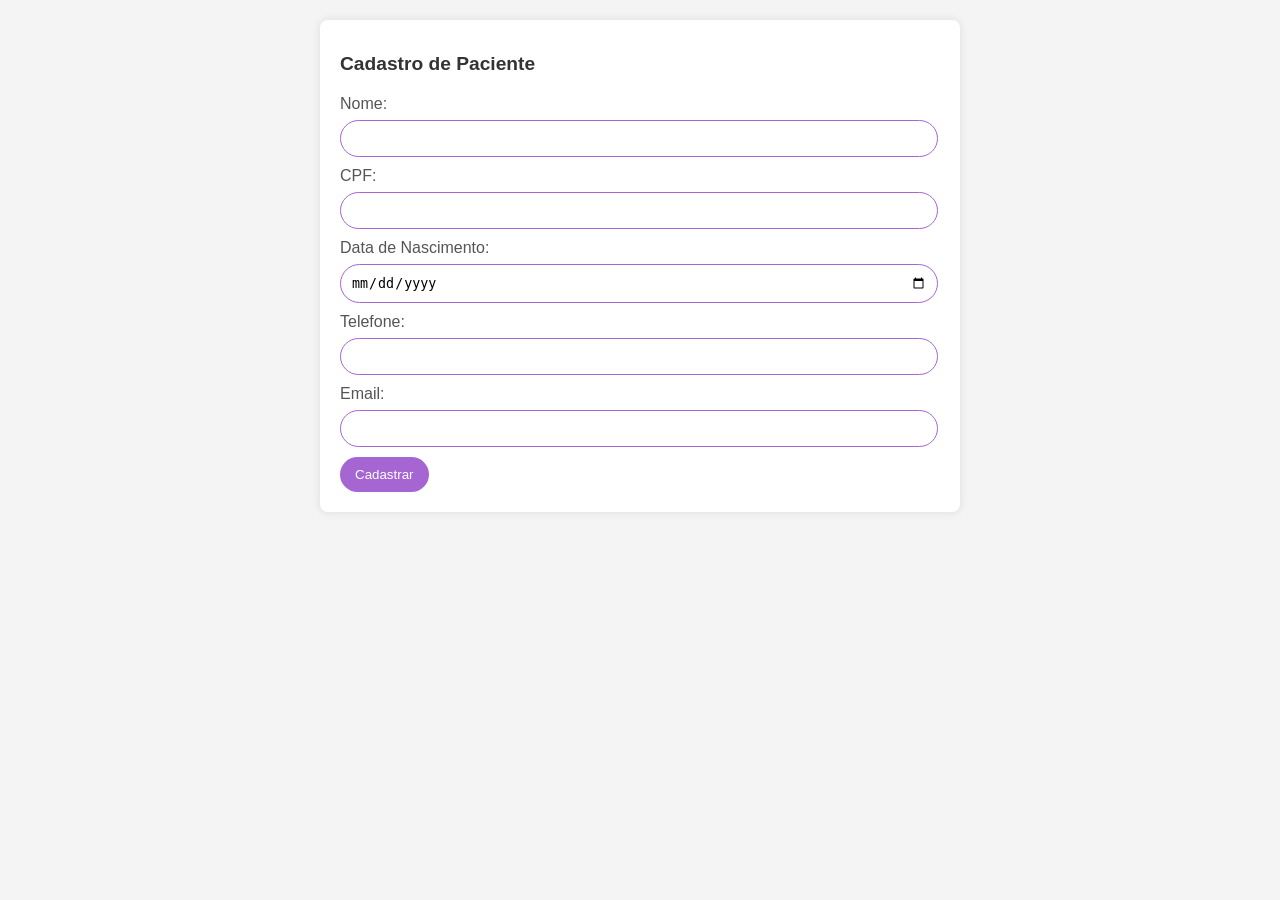
==== cadastro.html @ c4fd7996 "Add files via upload" ====
<!DOCTYPE html>
<html lang="pt-br">
  <head>
    <meta charset="UTF-8" />
    <meta name="viewport" content="width=device-width, initial-scale=1.0" />
    <title>Cadastro de Paciente</title>
    <link rel="stylesheet" href="cadastro.css">
  </head>
  <body>
    <form id>
      <!--formulário de cadastro-->
      <h1>Cadastro de Paciente</h1>
      <label for="nome">Nome:</label>
      <input type="text" id="nome" name="nome" maxlength="100" required />
      <br />
      <label for="cpf">CPF:</label>
      <input type="text" id="cpf" name="cpf" required />
      <br />
      <label for="dataNascimento">Data de Nascimento:</label>
      <input type="date" id="dataNascimento" name="dataNascimento" required />
      <br />
      <label for="telefone">Telefone:</label>
      <input type="tel" id="telefone" name="telefone" required />
      <br />
      <label for="email">Email:</label>
      <input type="email" id="email" name="email" required />
      <br />
      <input type="submit" value="Cadastrar" />
    
    <script src="cadastro.js"></script>
  </body>
</html>
---- cadastro.css ----
body {
    font-family: Arial, sans-serif;
    background-color: #f4f4f4;
    margin: 0;
    padding: 2;
    display: flex;
    flex-direction: column;
    align-items: center;
  }
  form {
    background: #fff;
    padding: 20px;
    margin: 20px 0;
    border-radius: 8px;
    box-shadow: 0 0 10px rgba(0, 0, 0, 0.1);
    width: 80%;
    max-width: 600px;
  }
  h1 {
    font-family:Arial, Helvetica, sans-serif;
    font-size:larger;
    margin-bottom: 20px;
    color: #333;
  }
  label {
    display: block;
    margin-bottom: 7px;
    color: #555;
  }
  input[type="text"],
  input[type="date"],
  input[type="tel"],
  input[type="email"],
  input[type="number"],
  textarea {
    width: 96%;
    padding: 10px;
    margin-bottom: 10px;
    border: 1px solid #a565d2;
    border-radius: 50px;
  }
  input[type="submit"] {
    background: #a565d2;
    color: #fff;
    border: none;
    padding: 10px 15px;
    border-radius: 50px;
    cursor: pointer;
  }
  input[type="submit"]:hover {
    background: #613a7d;
  }
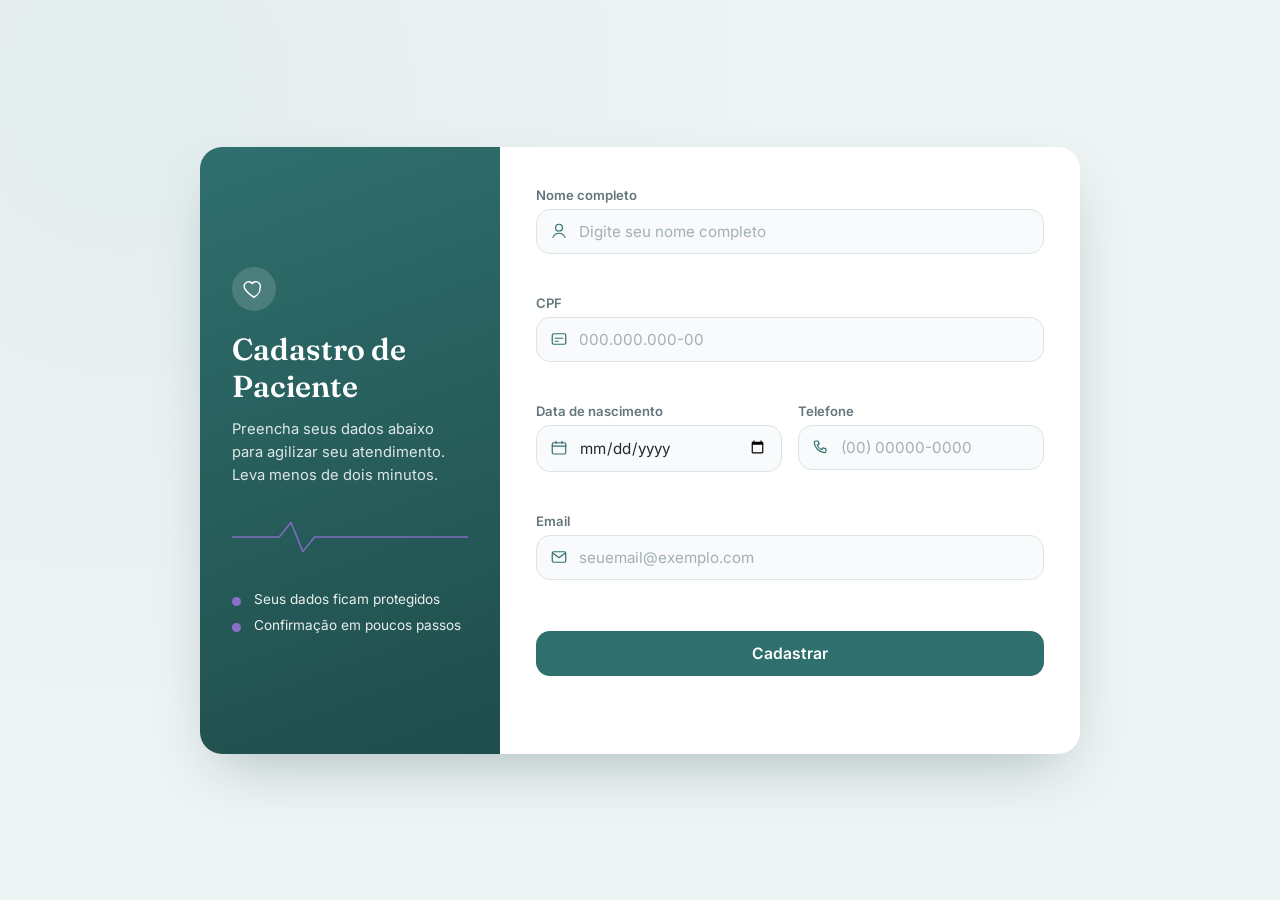
==== commit 8b42e64d: "atualização" ====
--- a/cadastro.html
+++ b/cadastro.html
@@ -4,29 +4,127 @@
     <meta charset="UTF-8" />
     <meta name="viewport" content="width=device-width, initial-scale=1.0" />
     <title>Cadastro de Paciente</title>
-    <link rel="stylesheet" href="cadastro.css">
+    <link rel="preconnect" href="https://fonts.googleapis.com" />
+    <link rel="preconnect" href="https://fonts.gstatic.com" crossorigin />
+    <link
+      href="https://fonts.googleapis.com/css2?family=Fraunces:opsz,wght@9..144,500;9..144,600&family=Inter:wght@400;500;600;700&display=swap"
+      rel="stylesheet"
+    />
+    <link rel="stylesheet" href="cadastro.css" />
   </head>
   <body>
-    <form id>
-      <!--formulário de cadastro-->
-      <h1>Cadastro de Paciente</h1>
-      <label for="nome">Nome:</label>
-      <input type="text" id="nome" name="nome" maxlength="100" required />
-      <br />
-      <label for="cpf">CPF:</label>
-      <input type="text" id="cpf" name="cpf" required />
-      <br />
-      <label for="dataNascimento">Data de Nascimento:</label>
-      <input type="date" id="dataNascimento" name="dataNascimento" required />
-      <br />
-      <label for="telefone">Telefone:</label>
-      <input type="tel" id="telefone" name="telefone" required />
-      <br />
-      <label for="email">Email:</label>
-      <input type="email" id="email" name="email" required />
-      <br />
-      <input type="submit" value="Cadastrar" />
-    
+    <div class="pagina">
+      <div class="cartao">
+        <!-- Painel lateral com identidade visual da clínica -->
+        <aside class="painel" aria-hidden="true">
+          <div class="painel-conteudo">
+            <span class="selo">
+              <svg width="22" height="22" viewBox="0 0 24 24" fill="none" xmlns="http://www.w3.org/2000/svg">
+                <path
+                  d="M12 21s-7.5-4.6-10.1-9.3C.4 8.6 1.7 5 5.1 4.2c2-.5 4 .3 5 2 .9-1.7 3-2.5 5-2 3.4.8 4.7 4.4 3.2 7.5C19.5 16.4 12 21 12 21z"
+                  stroke="currentColor" stroke-width="1.6" stroke-linejoin="round"
+                />
+              </svg>
+            </span>
+            <h1>Cadastro de<br />Paciente</h1>
+            <p class="painel-texto">
+              Preencha seus dados abaixo para agilizar seu atendimento.
+              Leva menos de dois minutos.
+            </p>
+
+            <svg class="linha-vital" viewBox="0 0 300 60" preserveAspectRatio="none" aria-hidden="true">
+              <polyline
+                points="0,30 60,30 75,10 90,50 105,30 300,30"
+                fill="none"
+                stroke="currentColor"
+                stroke-width="2"
+                stroke-linecap="round"
+                stroke-linejoin="round"
+              />
+            </svg>
+
+            <ul class="painel-lista">
+              <li>Seus dados ficam protegidos</li>
+              <li>Confirmação em poucos passos</li>
+            </ul>
+          </div>
+        </aside>
+
+        <!-- Formulário -->
+        <main class="formulario-area">
+          <form id="formCadastro" novalidate>
+            <div class="campo">
+              <label for="nome">Nome completo</label>
+              <div class="campo-input">
+                <svg class="icone" width="18" height="18" viewBox="0 0 24 24" fill="none">
+                  <path d="M12 12a4.5 4.5 0 1 0 0-9 4.5 4.5 0 0 0 0 9Z" stroke="currentColor" stroke-width="1.6" />
+                  <path d="M4 20.5c1.6-3.7 4.7-5.5 8-5.5s6.4 1.8 8 5.5" stroke="currentColor" stroke-width="1.6" stroke-linecap="round" />
+                </svg>
+                <input type="text" id="nome" name="nome" maxlength="100" placeholder="Digite seu nome completo" required />
+              </div>
+              <span class="erro" id="erro-nome" role="alert"></span>
+            </div>
+
+            <div class="campo">
+              <label for="cpf">CPF</label>
+              <div class="campo-input">
+                <svg class="icone" width="18" height="18" viewBox="0 0 24 24" fill="none">
+                  <rect x="3" y="5" width="18" height="14" rx="2" stroke="currentColor" stroke-width="1.6" />
+                  <path d="M7 15h4M7 11h10" stroke="currentColor" stroke-width="1.6" stroke-linecap="round" />
+                </svg>
+                <input type="text" id="cpf" name="cpf" placeholder="000.000.000-00" inputmode="numeric" maxlength="14" required />
+              </div>
+              <span class="erro" id="erro-cpf" role="alert"></span>
+            </div>
+
+            <div class="campo-linha">
+              <div class="campo">
+                <label for="dataNascimento">Data de nascimento</label>
+                <div class="campo-input">
+                  <svg class="icone" width="18" height="18" viewBox="0 0 24 24" fill="none">
+                    <rect x="3" y="5" width="18" height="15" rx="2" stroke="currentColor" stroke-width="1.6" />
+                    <path d="M3 9.5h18M8 3v3M16 3v3" stroke="currentColor" stroke-width="1.6" stroke-linecap="round" />
+                  </svg>
+                  <input type="date" id="dataNascimento" name="dataNascimento" required />
+                </div>
+                <span class="erro" id="erro-dataNascimento" role="alert"></span>
+              </div>
+
+              <div class="campo">
+                <label for="telefone">Telefone</label>
+                <div class="campo-input">
+                  <svg class="icone" width="18" height="18" viewBox="0 0 24 24" fill="none">
+                    <path
+                      d="M5 4h3l1.5 4L7 9.5a11 11 0 0 0 6 6L14.5 13l4 1.5v3c0 1.1-.9 2-2 2A15 15 0 0 1 3 5.5C3 4.9 3.9 4 5 4Z"
+                      stroke="currentColor" stroke-width="1.6" stroke-linejoin="round"
+                    />
+                  </svg>
+                  <input type="tel" id="telefone" name="telefone" placeholder="(00) 00000-0000" inputmode="numeric" maxlength="15" required />
+                </div>
+                <span class="erro" id="erro-telefone" role="alert"></span>
+              </div>
+            </div>
+
+            <div class="campo">
+              <label for="email">Email</label>
+              <div class="campo-input">
+                <svg class="icone" width="18" height="18" viewBox="0 0 24 24" fill="none">
+                  <rect x="3" y="5" width="18" height="14" rx="2" stroke="currentColor" stroke-width="1.6" />
+                  <path d="m4 7 8 6 8-6" stroke="currentColor" stroke-width="1.6" stroke-linecap="round" stroke-linejoin="round" />
+                </svg>
+                <input type="email" id="email" name="email" placeholder="seuemail@exemplo.com" required />
+              </div>
+              <span class="erro" id="erro-email" role="alert"></span>
+            </div>
+
+            <button type="submit" class="botao-enviar">Cadastrar</button>
+
+            <p class="mensagem-sucesso" id="mensagemSucesso" role="status"></p>
+          </form>
+        </main>
+      </div>
+    </div>
+
     <script src="cadastro.js"></script>
   </body>
 </html>
--- a/cadastro.css
+++ b/cadastro.css
@@ -1,52 +1,277 @@
+/* ---------- Tokens ---------- */
+:root {
+  --bg: #eef3f4;
+  --surface: #ffffff;
+  --primary: #2f6f6d;
+  --primary-dark: #1f4d4b;
+  --primary-light: #dceceb;
+  --accent: #8b6fc9;
+  --text: #1e2a2c;
+  --text-muted: #64767b;
+  --border: #dbe4e6;
+  --error: #c0392b;
+  --success: #2e7d62;
+  --radius: 14px;
+}
+
+* {
+  box-sizing: border-box;
+}
+
 body {
-    font-family: Arial, sans-serif;
-    background-color: #f4f4f4;
-    margin: 0;
-    padding: 2;
-    display: flex;
-    flex-direction: column;
-    align-items: center;
-  }
-  form {
-    background: #fff;
-    padding: 20px;
-    margin: 20px 0;
-    border-radius: 8px;
-    box-shadow: 0 0 10px rgba(0, 0, 0, 0.1);
-    width: 80%;
-    max-width: 600px;
-  }
-  h1 {
-    font-family:Arial, Helvetica, sans-serif;
-    font-size:larger;
-    margin-bottom: 20px;
-    color: #333;
-  }
-  label {
-    display: block;
-    margin-bottom: 7px;
-    color: #555;
-  }
-  input[type="text"],
-  input[type="date"],
-  input[type="tel"],
-  input[type="email"],
-  input[type="number"],
-  textarea {
-    width: 96%;
-    padding: 10px;
-    margin-bottom: 10px;
-    border: 1px solid #a565d2;
-    border-radius: 50px;
-  }
-  input[type="submit"] {
-    background: #a565d2;
-    color: #fff;
-    border: none;
-    padding: 10px 15px;
-    border-radius: 50px;
-    cursor: pointer;
-  }
-  input[type="submit"]:hover {
-    background: #613a7d;
-  }+  margin: 0;
+  min-height: 100vh;
+  display: flex;
+  align-items: center;
+  justify-content: center;
+  padding: 32px 16px;
+  background: var(--bg);
+  background-image: radial-gradient(circle at 10% 10%, #e3edee 0%, var(--bg) 45%);
+  font-family: "Inter", Arial, sans-serif;
+  color: var(--text);
+}
+
+.pagina {
+  width: 100%;
+  display: flex;
+  justify-content: center;
+}
+
+.cartao {
+  width: 100%;
+  max-width: 880px;
+  display: grid;
+  grid-template-columns: 300px 1fr;
+  background: var(--surface);
+  border-radius: 22px;
+  overflow: hidden;
+  box-shadow: 0 24px 60px -20px rgba(31, 77, 75, 0.35);
+}
+
+/* ---------- Painel lateral ---------- */
+.painel {
+  background: linear-gradient(160deg, var(--primary) 0%, var(--primary-dark) 100%);
+  color: #fff;
+  padding: 40px 32px;
+  display: flex;
+  align-items: center;
+}
+
+.painel-conteudo {
+  width: 100%;
+}
+
+.selo {
+  display: inline-flex;
+  align-items: center;
+  justify-content: center;
+  width: 44px;
+  height: 44px;
+  border-radius: 50%;
+  background: rgba(255, 255, 255, 0.15);
+  margin-bottom: 20px;
+}
+
+.painel h1 {
+  font-family: "Fraunces", Georgia, serif;
+  font-weight: 600;
+  font-size: 1.9rem;
+  line-height: 1.2;
+  margin: 0 0 14px;
+}
+
+.painel-texto {
+  font-size: 0.92rem;
+  line-height: 1.55;
+  color: rgba(255, 255, 255, 0.85);
+  margin: 0 0 28px;
+}
+
+.linha-vital {
+  width: 100%;
+  height: 44px;
+  color: var(--accent);
+  opacity: 0.9;
+  margin-bottom: 28px;
+}
+
+.painel-lista {
+  list-style: none;
+  padding: 0;
+  margin: 0;
+  display: flex;
+  flex-direction: column;
+  gap: 10px;
+}
+
+.painel-lista li {
+  font-size: 0.85rem;
+  color: rgba(255, 255, 255, 0.9);
+  padding-left: 22px;
+  position: relative;
+}
+
+.painel-lista li::before {
+  content: "";
+  position: absolute;
+  left: 0;
+  top: 6px;
+  width: 9px;
+  height: 9px;
+  border-radius: 50%;
+  background: var(--accent);
+}
+
+/* ---------- Área do formulário ---------- */
+.formulario-area {
+  padding: 40px 36px;
+}
+
+form {
+  display: flex;
+  flex-direction: column;
+  gap: 4px;
+}
+
+.campo-linha {
+  display: grid;
+  grid-template-columns: 1fr 1fr;
+  gap: 16px;
+}
+
+.campo {
+  margin-bottom: 16px;
+}
+
+label {
+  display: block;
+  font-size: 0.82rem;
+  font-weight: 600;
+  color: var(--text-muted);
+  margin-bottom: 6px;
+}
+
+.campo-input {
+  position: relative;
+  display: flex;
+  align-items: center;
+}
+
+.icone {
+  position: absolute;
+  left: 14px;
+  color: var(--primary);
+  pointer-events: none;
+}
+
+input {
+  width: 100%;
+  padding: 12px 14px 12px 42px;
+  font-family: "Inter", Arial, sans-serif;
+  font-size: 0.95rem;
+  color: var(--text);
+  background: #f8fafb;
+  border: 1.5px solid var(--border);
+  border-radius: var(--radius);
+  outline: none;
+  transition: border-color 0.15s ease, box-shadow 0.15s ease, background 0.15s ease;
+}
+
+input::placeholder {
+  color: #a3b0b3;
+}
+
+input:hover {
+  border-color: #c3d3d5;
+}
+
+input:focus {
+  border-color: var(--primary);
+  background: #fff;
+  box-shadow: 0 0 0 4px var(--primary-light);
+}
+
+input[aria-invalid="true"] {
+  border-color: var(--error);
+}
+
+input[aria-invalid="true"]:focus {
+  box-shadow: 0 0 0 4px rgba(192, 57, 43, 0.15);
+}
+
+.erro {
+  display: block;
+  min-height: 16px;
+  margin-top: 5px;
+  font-size: 0.78rem;
+  color: var(--error);
+}
+
+.botao-enviar {
+  margin-top: 10px;
+  width: 100%;
+  padding: 13px 15px;
+  font-family: "Inter", Arial, sans-serif;
+  font-size: 0.98rem;
+  font-weight: 600;
+  color: #fff;
+  background: var(--primary);
+  border: none;
+  border-radius: var(--radius);
+  cursor: pointer;
+  transition: background 0.15s ease, transform 0.1s ease;
+}
+
+.botao-enviar:hover {
+  background: var(--primary-dark);
+}
+
+.botao-enviar:active {
+  transform: translateY(1px);
+}
+
+.botao-enviar:focus-visible,
+input:focus-visible {
+  outline: 3px solid var(--accent);
+  outline-offset: 2px;
+}
+
+.mensagem-sucesso {
+  min-height: 20px;
+  margin: 14px 0 0;
+  font-size: 0.88rem;
+  font-weight: 600;
+  color: var(--success);
+  text-align: center;
+}
+
+/* ---------- Responsivo ---------- */
+@media (max-width: 720px) {
+  .cartao {
+    grid-template-columns: 1fr;
+    max-width: 440px;
+  }
+
+  .painel {
+    padding: 28px 28px 24px;
+  }
+
+  .linha-vital {
+    display: none;
+  }
+
+  .formulario-area {
+    padding: 28px 24px 32px;
+  }
+
+  .campo-linha {
+    grid-template-columns: 1fr;
+    gap: 0;
+  }
+}
+
+@media (prefers-reduced-motion: reduce) {
+  * {
+    transition: none !important;
+  }
+}
